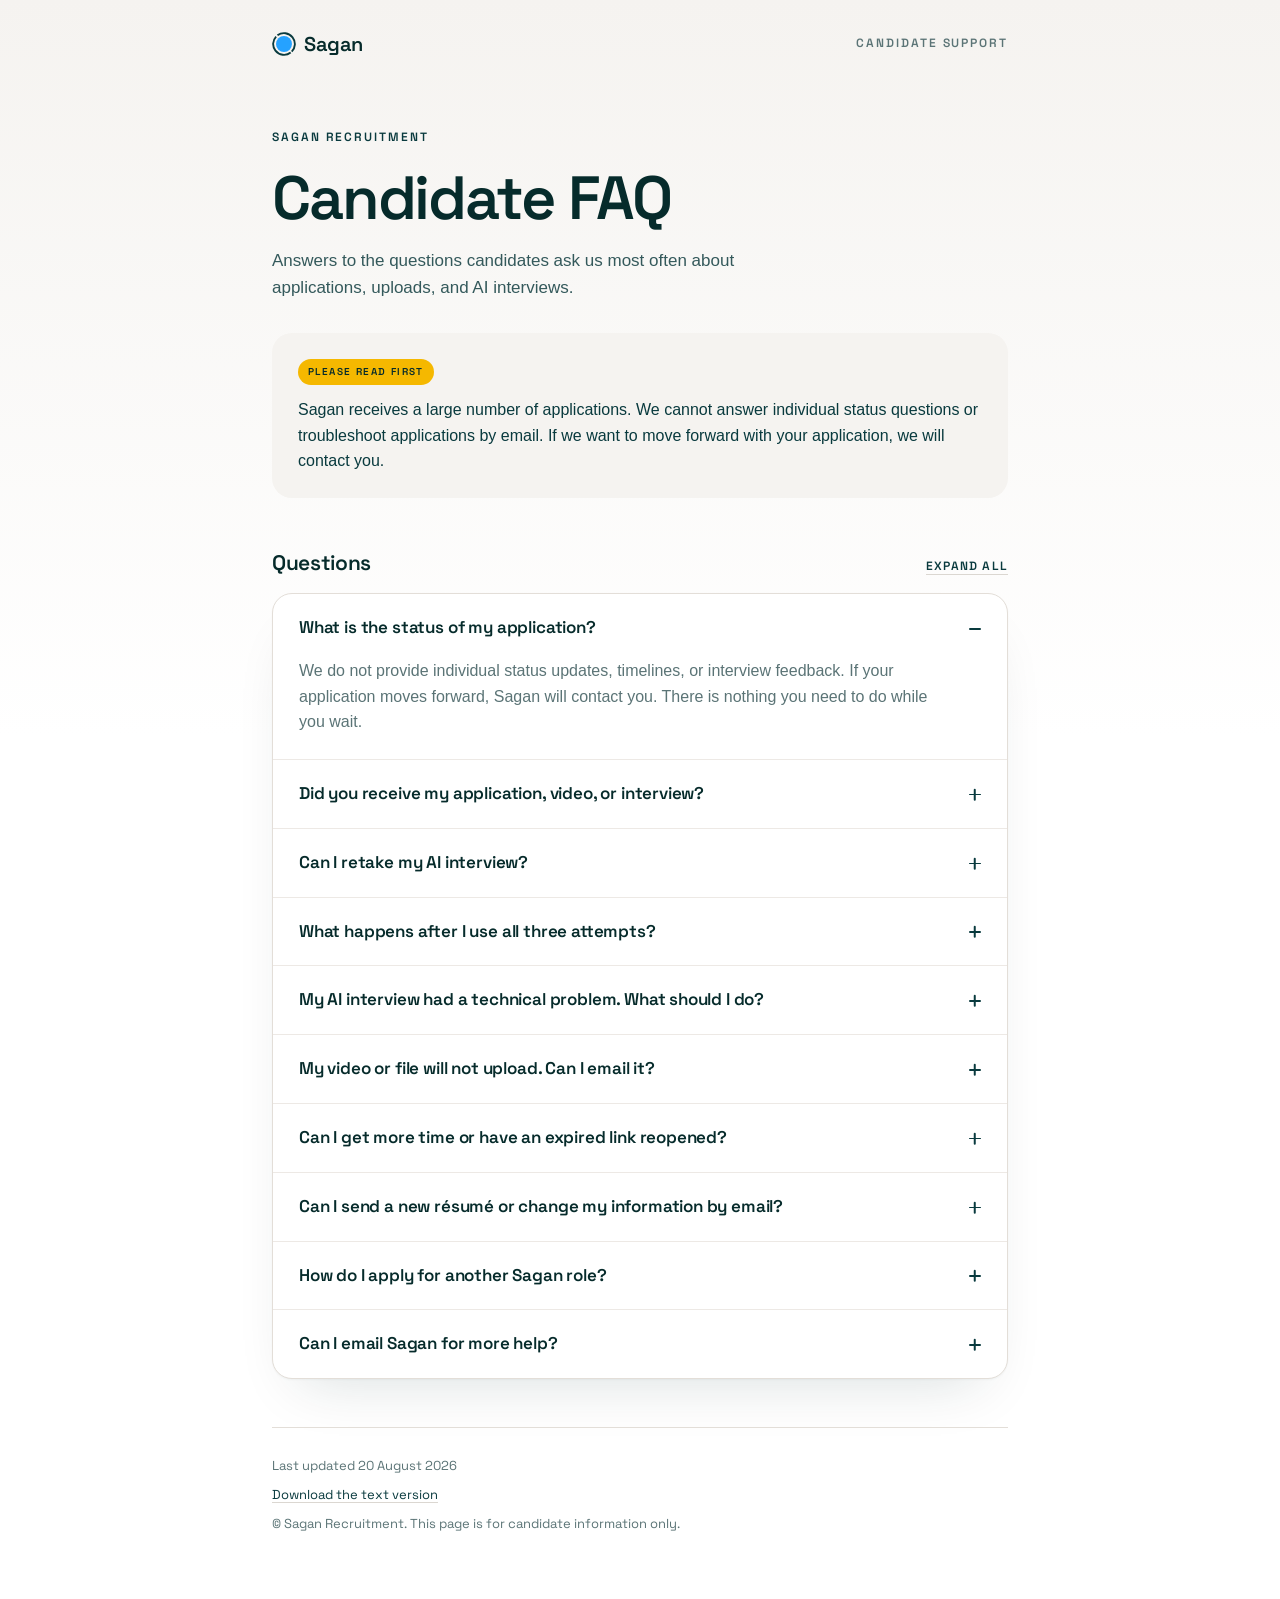
==== index.html @ e6a1bd92 "Add Sagan Candidate FAQ page A static, dependency-free FAQ for candidates, built to the Sagan Passpo" ====
<!DOCTYPE html>
<html lang="en">
<head>
<meta charset="utf-8">
<meta name="viewport" content="width=device-width, initial-scale=1">
<meta name="color-scheme" content="light">
<title>Candidate FAQ — Sagan</title>
<meta name="description" content="Answers to common questions about Sagan applications, video uploads, and AI interviews.">
<meta name="robots" content="index, follow">
<link rel="canonical" href="https://faq.saganrecruitment.com/">
<meta property="og:type" content="website">
<meta property="og:site_name" content="Sagan">
<meta property="og:title" content="Candidate FAQ — Sagan">
<meta property="og:description" content="Answers to common questions about Sagan applications, video uploads, and AI interviews.">
<meta property="og:url" content="https://faq.saganrecruitment.com/">
<meta name="twitter:card" content="summary">
<link rel="icon" href="assets/favicon.svg" type="image/svg+xml">
<link rel="apple-touch-icon" href="assets/favicon.png">
<link rel="preload" href="assets/fonts/SpaceGrotesk-var-latin.woff2" as="font" type="font/woff2" crossorigin>
<link rel="stylesheet" href="assets/styles.css">
</head>
<body>

<a class="skip" href="#questions">Skip to questions</a>

<header class="topbar">
  <div class="shell topbar__inner">
    <span class="logo">
      <svg class="logo__mark" viewBox="0 0 96 96" role="img" aria-label="Sagan">
        <circle cx="48" cy="48" r="43.5" fill="none" stroke="#093A3E" stroke-width="7.5"
                stroke-dasharray="129.07 7.59" transform="rotate(52 48 48)"/>
        <circle cx="48" cy="48" r="31.9" fill="#25A2FF"/>
      </svg>
      <span class="logo__word">Sagan</span>
    </span>
    <span class="topbar__label">Candidate Support</span>
  </div>
</header>

<main class="shell">

  <section class="hero">
    <p class="eyebrow">Sagan Recruitment</p>
    <h1>Candidate FAQ</h1>
    <p class="lede">Answers to the questions candidates ask us most often about applications, uploads, and AI interviews.</p>
  </section>

  <aside class="notice" aria-labelledby="notice-title">
    <p class="notice__tag" id="notice-title">Please read first</p>
    <p class="notice__body">Sagan receives a large number of applications. We cannot answer individual status questions or troubleshoot applications by email. If we want to move forward with your application, we will contact you.</p>
  </aside>

  <section class="faq" id="questions" aria-labelledby="faq-title">
    <div class="faq__head">
      <h2 class="faq__title" id="faq-title">Questions</h2>
      <button class="toggle-all" type="button" data-expanded="false">Expand all</button>
    </div>

    <div class="faq__list">

      <details id="application-status" open>
        <summary><span>What is the status of my application?</span></summary>
        <div class="answer">
          <p>We do not provide individual status updates, timelines, or interview feedback. If your application moves forward, Sagan will contact you. There is nothing you need to do while you wait.</p>
        </div>
      </details>

      <details id="did-you-receive-it">
        <summary><span>Did you receive my application, video, or interview?</span></summary>
        <div class="answer">
          <p>If the application or interview page showed a completion or success message, no further action is needed. We do not send individual confirmation emails.</p>
        </div>
      </details>

      <details id="retake-interview">
        <summary><span>Can I retake my AI interview?</span></summary>
        <div class="answer">
          <p>Use the same interview link. You can complete up to three attempts.</p>
        </div>
      </details>

      <details id="attempts-used">
        <summary><span>What happens after I use all three attempts?</span></summary>
        <div class="answer">
          <p>After the third attempt, the interview cannot be opened again. Attempts are not restored for browser, device, connection, camera, or microphone problems. This inbox cannot reset or reopen attempts. If Sagan needs anything else, we will contact you.</p>
        </div>
      </details>

      <details id="interview-technical-problem">
        <summary><span>My AI interview had a technical problem. What should I do?</span></summary>
        <div class="answer">
          <p>Hundreds of candidates complete Sagan's AI interview each day without technical problems. If yours is not working, first check your browser, device, internet connection, and camera and microphone permissions. Use another browser or device before starting your next attempt. Attempts used during a local technical problem cannot be restored.</p>
        </div>
      </details>

      <details id="upload-problem">
        <summary><span>My video or file will not upload. Can I email it?</span></summary>
        <div class="answer">
          <p>Try the original upload link in a different browser or on another device. Do not email attachments, Google Drive links, Dropbox links, or WeTransfer links to this inbox. They will not be added to your application.</p>
        </div>
      </details>

      <details id="extensions-and-expired-links">
        <summary><span>Can I get more time or have an expired link reopened?</span></summary>
        <div class="answer">
          <p>Complete each step while its link is active. This inbox cannot grant extensions or reopen expired links.</p>
        </div>
      </details>

      <details id="update-my-details">
        <summary><span>Can I send a new r&eacute;sum&eacute; or change my information by email?</span></summary>
        <div class="answer">
          <p>No. Use the application page or candidate profile if it allows changes. This inbox cannot update your r&eacute;sum&eacute;, email address, phone number, or application details.</p>
        </div>
      </details>

      <details id="apply-for-another-role">
        <summary><span>How do I apply for another Sagan role?</span></summary>
        <div class="answer">
          <p>Apply through the application page for that role. We do not accept r&eacute;sum&eacute;s or job applications by email.</p>
        </div>
      </details>

      <details id="more-help">
        <summary><span>Can I email Sagan for more help?</span></summary>
        <div class="answer">
          <p>This candidate inbox is automated, and replies are not monitored. Sending another email will not change your application or move it forward.</p>
        </div>
      </details>

    </div>
  </section>

  <footer class="foot">
    <p class="foot__meta">Last updated <time datetime="2026-08-20">20 August 2026</time></p>
    <p class="foot__links">
      <a href="candidate-faq.txt" download>Download the text version</a>
    </p>
    <p class="foot__legal">&copy; Sagan Recruitment. This page is for candidate information only.</p>
  </footer>

</main>

<script src="assets/faq.js" defer></script>
</body>
</html>
---- assets/styles.css ----
/* ==========================================================================
   Sagan Candidate FAQ
   Built to the Sagan Passport Brand Guidelines (April 2026).

   Type   : Space Grotesk (secondary brand face, OFL, self-hosted) for display
            and labels. Body copy uses the system grotesque stack.
            PP Mori is the primary brand face but needs a paid webfont licence
            for public-facing use, so it is not shipped here. To switch once
            Sagan holds that licence: drop the .woff2 files into
            assets/fonts/, uncomment the @font-face block below, and put
            "PP Mori" at the front of --display and --body.
   Colour : Glacier / Dark Glacier for type, Space neutrals for surfaces,
            Dandelion as the single expressive accent. No black.
   Ratio  : ~45% white, ~35% neutral, ~15% secondary, ~5% Glacier.
   ========================================================================== */

@font-face {
  font-family: "Space Grotesk";
  src: url("fonts/SpaceGrotesk-var-latin.woff2") format("woff2-variations");
  font-weight: 300 700;
  font-style: normal;
  font-display: swap;
}

/* Primary brand face — enable once licensed.
@font-face {
  font-family: "PP Mori";
  src: url("fonts/PPMori-Regular.woff2") format("woff2");
  font-weight: 400;
  font-display: swap;
}
@font-face {
  font-family: "PP Mori";
  src: url("fonts/PPMori-SemiBold.woff2") format("woff2");
  font-weight: 600;
  font-display: swap;
}
*/

:root {
  /* Primary palette */
  --white: #ffffff;
  --glacier: #093a3e;
  --dark-glacier: #062b2b;

  /* Secondary palette */
  --dandelion: #f5b800;
  --sagan-blue: #25a2ff;

  /* Neutral palette (Space) */
  --space-100: #f5f3f0;
  --space-200: #ede9e5;
  --space-300: #e3ded8;
  --space-400: #dbd7d1;

  /* Derived type tones — Glacier at reduced strength, never grey */
  --ink: var(--dark-glacier);
  --ink-soft: #34595b;
  --ink-muted: #5b7476;

  /* Base gradient — "Subtle Transition" from the guidelines */
  --base-from: #f5f3f0;
  --base-to: #ffffff;

  --display: "Space Grotesk", system-ui, sans-serif;
  --label: "Space Grotesk", system-ui, sans-serif;
  --body: -apple-system, BlinkMacSystemFont, "Segoe UI", Roboto,
          "Helvetica Neue", Arial, sans-serif;

  --shell: 46rem;
  --radius: 20px;

  /* Very soft, diffused, no hard edges */
  --lift: 0 1px 2px rgba(6, 43, 43, .04), 0 28px 56px -28px rgba(6, 43, 43, .16);

  color-scheme: light;
}

*, *::before, *::after { box-sizing: border-box; }

html { -webkit-text-size-adjust: 100%; }

body {
  margin: 0;
  min-height: 100vh;
  background: var(--base-to);
  background-image: linear-gradient(180deg, var(--base-from) 0%, var(--base-to) 46rem);
  background-repeat: no-repeat;
  color: var(--ink);
  font-family: var(--body);
  font-size: 1rem;
  line-height: 1.6;
  -webkit-font-smoothing: antialiased;
  text-rendering: optimizeLegibility;
}

.shell {
  width: min(var(--shell), 100% - 2.5rem);
  margin-inline: auto;
}

.skip {
  position: absolute;
  left: -9999px;
}
.skip:focus {
  left: 1rem;
  top: 1rem;
  z-index: 10;
  padding: .625rem 1rem;
  background: var(--glacier);
  border-radius: 999px;
  color: var(--white);
  font-family: var(--label);
  font-size: .875rem;
  text-decoration: none;
}

/* ---------- Top bar ---------------------------------------------------- */

.topbar { padding: 1.75rem 0; }

.topbar__inner {
  display: flex;
  align-items: center;
  justify-content: space-between;
  gap: 1rem;
}

.logo {
  display: inline-flex;
  align-items: center;
  gap: .5rem;
}

.logo__mark {
  width: 1.5rem;
  height: 1.5rem;
  flex: none;
}

.logo__word {
  font-family: var(--display);
  font-size: 1.25rem;
  font-weight: 600;
  letter-spacing: -.02em;
  color: var(--dark-glacier);
}

.topbar__label {
  font-family: var(--label);
  font-size: .75rem;
  font-weight: 600;
  letter-spacing: .16em;
  text-transform: uppercase;
  color: var(--ink-muted);
}

/* ---------- Hero ------------------------------------------------------- */

.hero { padding: 2.5rem 0 2rem; }

.eyebrow {
  margin: 0 0 1.25rem;
  font-family: var(--label);
  font-size: .75rem;
  font-weight: 600;
  letter-spacing: .16em;
  text-transform: uppercase;
  color: var(--glacier);
}

h1 {
  margin: 0;
  font-family: var(--display);
  font-size: clamp(2.5rem, 9vw, 3.813rem);
  font-weight: 600;
  line-height: 1.04;
  letter-spacing: -.035em;
  color: var(--dark-glacier);
}

.lede {
  max-width: 34rem;
  margin: 1rem 0 0;
  font-size: 1.0625rem;
  color: var(--ink-soft);
}

/* ---------- Notice ----------------------------------------------------- */

.notice {
  margin: 0 0 3rem;
  padding: 1.5rem 1.625rem;
  background: var(--space-100);
  border-radius: var(--radius);
}

.notice__tag {
  display: inline-block;
  margin: 0 0 .75rem;
  padding: .3125rem .625rem;
  background: var(--dandelion);
  border-radius: 999px;
  font-family: var(--label);
  font-size: .625rem;
  font-weight: 600;
  letter-spacing: .14em;
  text-transform: uppercase;
  color: var(--dark-glacier);
}

.notice__body {
  margin: 0;
  color: var(--glacier);
}

/* ---------- FAQ -------------------------------------------------------- */

.faq__head {
  display: flex;
  align-items: baseline;
  justify-content: space-between;
  gap: 1rem;
  margin-bottom: .875rem;
}

.faq__title {
  margin: 0;
  font-family: var(--display);
  font-size: 1.313rem;
  font-weight: 600;
  letter-spacing: -.015em;
  color: var(--dark-glacier);
}

.toggle-all {
  padding: 0;
  background: none;
  border: 0;
  border-bottom: 1px solid var(--space-400);
  cursor: pointer;
  font-family: var(--label);
  font-size: .75rem;
  font-weight: 600;
  letter-spacing: .1em;
  text-transform: uppercase;
  color: var(--glacier);
  transition: border-color .18s ease, color .18s ease;
}
.toggle-all:hover { border-color: var(--glacier); }

.faq__list {
  background: var(--white);
  border: 1px solid var(--space-300);
  border-radius: var(--radius);
  box-shadow: var(--lift);
  overflow: hidden;
}

details + details { border-top: 1px solid var(--space-200); }

summary {
  position: relative;
  display: block;
  padding: 1.375rem 3.5rem 1.375rem 1.625rem;
  cursor: pointer;
  list-style: none;
  font-family: var(--display);
  font-size: 1.0625rem;
  font-weight: 600;
  line-height: 1.4;
  letter-spacing: -.01em;
  color: var(--dark-glacier);
  transition: background-color .18s ease;
}
summary::-webkit-details-marker { display: none; }
summary:hover { background: var(--space-100); }
summary:focus-visible {
  outline: 2px solid var(--glacier);
  outline-offset: -3px;
}

/* Plus that becomes a minus */
summary::before,
summary::after {
  content: "";
  position: absolute;
  right: 1.625rem;
  top: 50%;
  width: .75rem;
  height: 1.5px;
  background: var(--glacier);
  border-radius: 2px;
  transition: transform .22s cubic-bezier(.4, 0, .2, 1);
}
summary::after { transform: rotate(90deg); }
details[open] > summary::after { transform: rotate(90deg) scaleX(0); }

.answer {
  padding: 0 3.5rem 1.5rem 1.625rem;
  color: var(--ink-muted);
}
.answer p { margin: -.25rem 0 0; }

details[open] > .answer { animation: reveal .28s cubic-bezier(.4, 0, .2, 1); }

@keyframes reveal {
  from { opacity: 0; transform: translateY(-4px); }
  to   { opacity: 1; transform: none; }
}

details:target > summary { background: var(--space-100); }

/* ---------- Footer ----------------------------------------------------- */

.foot {
  margin: 3rem 0 4rem;
  padding-top: 1.75rem;
  border-top: 1px solid var(--space-300);
  font-family: var(--label);
  font-size: .8125rem;
  color: var(--ink-muted);
}

.foot p { margin: 0 0 .5rem; }
.foot__legal { margin-bottom: 0; }

.foot a {
  color: var(--glacier);
  text-decoration-color: var(--space-400);
  text-decoration-thickness: 1px;
  text-underline-offset: .25em;
  transition: text-decoration-color .18s ease;
}
.foot a:hover { text-decoration-color: currentColor; }

/* ---------- Responsive ------------------------------------------------- */

@media (max-width: 30rem) {
  .topbar { padding: 1.25rem 0; }
  .topbar__label { display: none; }
  .hero { padding: 1.5rem 0 1.75rem; }
  summary { padding: 1.125rem 3rem 1.125rem 1.25rem; font-size: 1rem; }
  summary::before, summary::after { right: 1.25rem; }
  .answer { padding: 0 1.75rem 1.25rem 1.25rem; }
  .notice { padding: 1.25rem 1.25rem; }
}

@media (prefers-reduced-motion: reduce) {
  *, *::before, *::after {
    animation-duration: .001ms !important;
    transition-duration: .001ms !important;
  }
}

/* ---------- Print ------------------------------------------------------ */

@media print {
  body { background: #fff; }
  .topbar__label, .toggle-all, .skip { display: none; }
  .faq__list { border-color: #ccc; box-shadow: none; }
  summary::before, summary::after { display: none; }
  summary { padding-right: 1.625rem; }
  .answer { padding-right: 1.625rem; }
  details > .answer { display: block !important; }
}
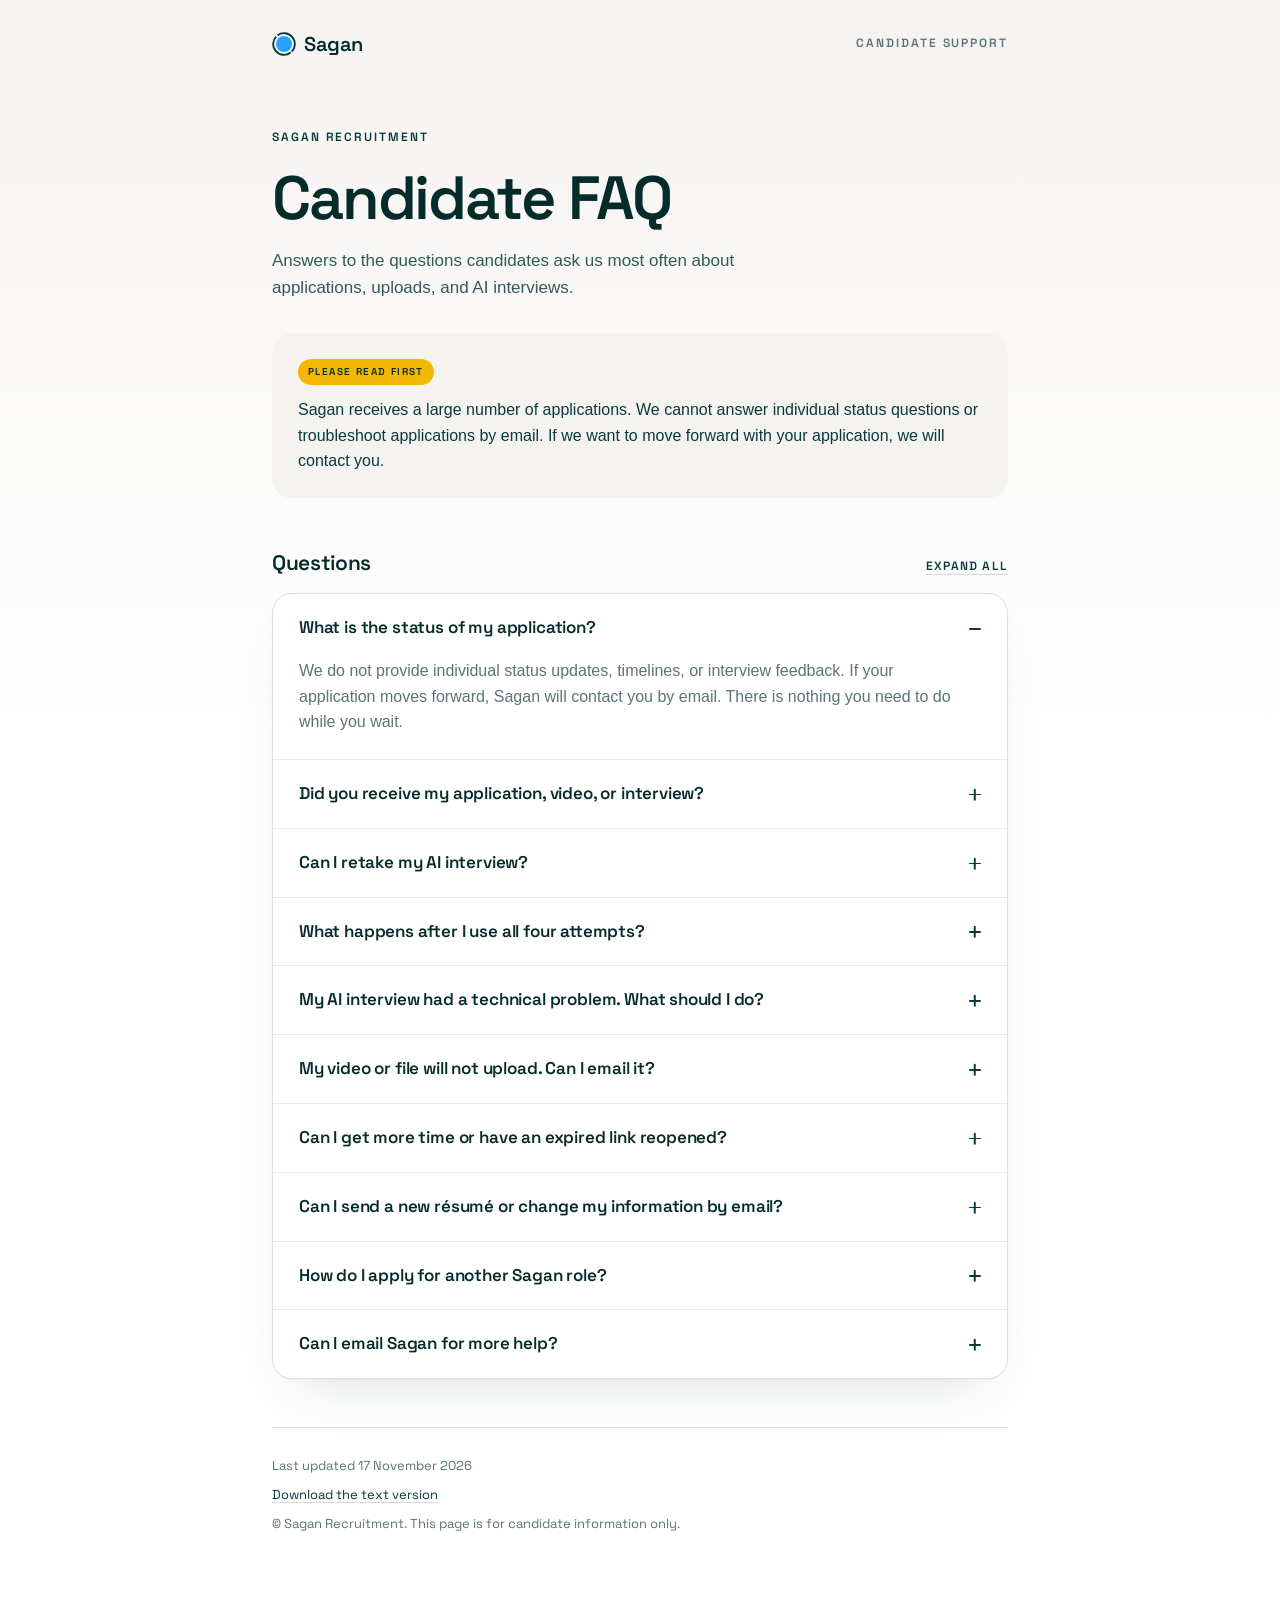
==== commit 9ff92fec: "Update the candidate FAQ to match the current application pages (DAT-71) - AI interview: four attemp" ====
--- a/index.html
+++ b/index.html
@@ -61,63 +61,69 @@
       <details id="application-status" open>
         <summary><span>What is the status of my application?</span></summary>
         <div class="answer">
-          <p>We do not provide individual status updates, timelines, or interview feedback. If your application moves forward, Sagan will contact you. There is nothing you need to do while you wait.</p>
+          <p>We do not provide individual status updates, timelines, or interview feedback. If your application moves forward, Sagan will contact you by email. There is nothing you need to do while you wait.</p>
         </div>
       </details>
 
       <details id="did-you-receive-it">
         <summary><span>Did you receive my application, video, or interview?</span></summary>
         <div class="answer">
-          <p>If the application or interview page showed a completion or success message, no further action is needed. We do not send individual confirmation emails.</p>
+          <p>If the page showed &ldquo;Your application is with Sagan&rdquo; or another completion message, we have it and no further action is needed. We do not send individual confirmation emails.</p>
+          <p>If you stopped part-way, your answers are saved. Use the link in our most recent email to continue where you left off.</p>
         </div>
       </details>
 
       <details id="retake-interview">
         <summary><span>Can I retake my AI interview?</span></summary>
         <div class="answer">
-          <p>Use the same interview link. You can complete up to three attempts.</p>
+          <p>Yes. Open the same interview link again. You can take the interview up to four times for each application. After your third attempt, the page tells you that you can re-do it one more time.</p>
         </div>
       </details>
 
       <details id="attempts-used">
-        <summary><span>What happens after I use all three attempts?</span></summary>
+        <summary><span>What happens after I use all four attempts?</span></summary>
         <div class="answer">
-          <p>After the third attempt, the interview cannot be opened again. Attempts are not restored for browser, device, connection, camera, or microphone problems. This inbox cannot reset or reopen attempts. If Sagan needs anything else, we will contact you.</p>
+          <p>After four attempts, the interview closes for that application and cannot be submitted again. You can still continue the rest of your application, such as your video.</p>
+          <p>If you believe this is an error or need special assistance, email <a href="mailto:recruitment@getsagan.com">recruitment@getsagan.com</a>. If you had technical difficulties during your attempts, mention this in your email. These cases are reviewed individually.</p>
         </div>
       </details>
 
       <details id="interview-technical-problem">
         <summary><span>My AI interview had a technical problem. What should I do?</span></summary>
         <div class="answer">
-          <p>Hundreds of candidates complete Sagan's AI interview each day without technical problems. If yours is not working, first check your browser, device, internet connection, and camera and microphone permissions. Use another browser or device before starting your next attempt. Attempts used during a local technical problem cannot be restored.</p>
+          <p>Hundreds of candidates complete Sagan's AI interview each day without technical problems. If yours is not working, open the link in Chrome or Safari, not inside the Gmail, LinkedIn, or another app, where the microphone is often blocked. Allow microphone access, and find a quiet place with a stable internet connection. Try another browser or device before starting your next attempt.</p>
+          <p>If the interview did not receive any audio from your microphone, the page tells you so, and no attempt is used. If you have used all four attempts, see <a href="#attempts-used">What happens after I use all four attempts?</a></p>
         </div>
       </details>
 
       <details id="upload-problem">
         <summary><span>My video or file will not upload. Can I email it?</span></summary>
         <div class="answer">
-          <p>Try the original upload link in a different browser or on another device. Do not email attachments, Google Drive links, Dropbox links, or WeTransfer links to this inbox. They will not be added to your application.</p>
+          <p>No. Try again from the link in our most recent email, in Chrome or Safari, or on another device. If the video is stored in Google Photos, Google Drive, or another cloud app, save it to your phone first and choose it again, or record a new one.</p>
+          <p>Do not email attachments, Google Drive links, Dropbox links, or WeTransfer links to this inbox. They will not be added to your application.</p>
         </div>
       </details>
 
       <details id="extensions-and-expired-links">
         <summary><span>Can I get more time or have an expired link reopened?</span></summary>
         <div class="answer">
-          <p>Complete each step while its link is active. This inbox cannot grant extensions or reopen expired links.</p>
+          <p>Your progress is saved, so you can come back and finish your application while it is open. Use the link in our most recent email.</p>
+          <p>If a page says &ldquo;This link is no longer active&rdquo;, the invitation it came from has expired or been replaced. If you received a newer email from Sagan, use the link in that one. Otherwise, there is nothing further you need to do. If a page says &ldquo;This application is closed&rdquo;, that role is no longer taking applications.</p>
+          <p>A sign-in link for your Sagan profile works for one hour, and only once. If it has expired, ask for a new one on the sign-in page. This inbox cannot grant extensions or reopen expired links.</p>
         </div>
       </details>
 
       <details id="update-my-details">
         <summary><span>Can I send a new r&eacute;sum&eacute; or change my information by email?</span></summary>
         <div class="answer">
-          <p>No. Use the application page or candidate profile if it allows changes. This inbox cannot update your r&eacute;sum&eacute;, email address, phone number, or application details.</p>
+          <p>No. Sign in to your Sagan profile at <a href="https://my.saganrecruitment.com">my.saganrecruitment.com</a> with your email address. There you can update your r&eacute;sum&eacute;, intro video, email address, WhatsApp number, and other details. This inbox cannot update your r&eacute;sum&eacute;, email address, phone number, or application details.</p>
         </div>
       </details>
 
       <details id="apply-for-another-role">
         <summary><span>How do I apply for another Sagan role?</span></summary>
         <div class="answer">
-          <p>Apply through the application page for that role. We do not accept r&eacute;sum&eacute;s or job applications by email.</p>
+          <p>Apply through the application page for that role. You are considered for every role you meet the requirements for, so there is no need to apply for the same role twice. We do not accept r&eacute;sum&eacute;s or job applications by email.</p>
         </div>
       </details>
 
@@ -132,7 +138,7 @@
   </section>
 
   <footer class="foot">
-    <p class="foot__meta">Last updated <time datetime="2026-08-20">20 August 2026</time></p>
+    <p class="foot__meta">Last updated <time datetime="2026-11-17">17 November 2026</time></p>
     <p class="foot__links">
       <a href="candidate-faq.txt" download>Download the text version</a>
     </p>
--- a/assets/styles.css
+++ b/assets/styles.css
@@ -302,6 +302,16 @@
   color: var(--ink-muted);
 }
 .answer p { margin: -.25rem 0 0; }
+.answer p + p { margin-top: .75rem; }
+
+.answer a {
+  color: var(--glacier);
+  text-decoration-color: var(--space-400);
+  text-decoration-thickness: 1px;
+  text-underline-offset: .25em;
+  transition: text-decoration-color .18s ease;
+}
+.answer a:hover { text-decoration-color: currentColor; }
 
 details[open] > .answer { animation: reveal .28s cubic-bezier(.4, 0, .2, 1); }
 
